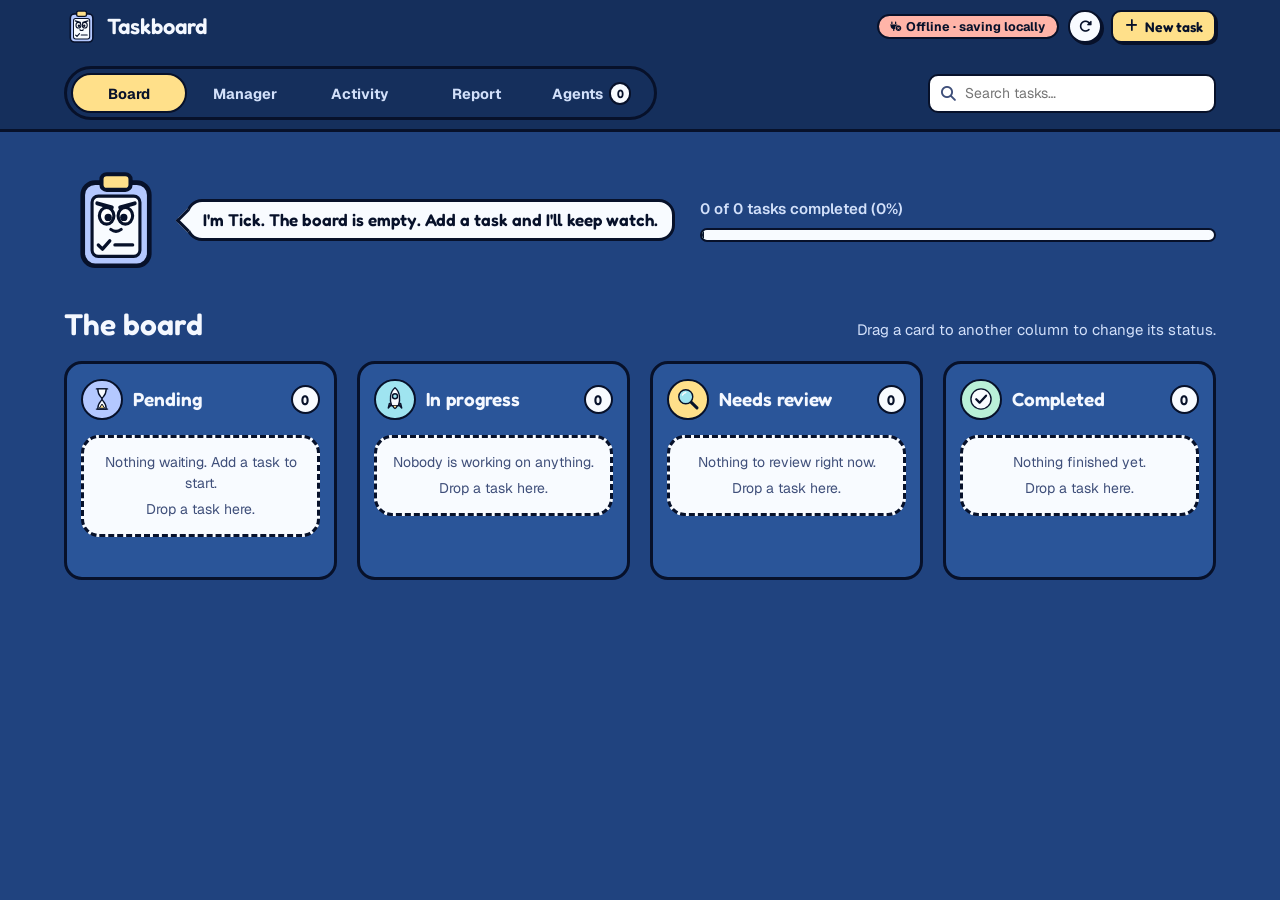
==== frontend/index.html @ 19f82050 "Restructure into backend/mcp_server/frontend, redesign board, add MCP API key Layout - Split into ba" ====
<!doctype html>
<html lang="en">
<head>
<meta charset="utf-8">
<meta name="viewport" content="width=device-width, initial-scale=1, viewport-fit=cover">
<title>Taskboard</title>
<link rel="icon" href="data:image/svg+xml,%3Csvg xmlns='http://www.w3.org/2000/svg' viewBox='0 0 100 100'%3E%3Ccircle cx='50' cy='50' r='50' fill='%23ffe08a'/%3E%3Cg stroke='%2307112a' stroke-width='5' stroke-linejoin='round'%3E%3Crect x='22' y='18' width='56' height='70' rx='11' fill='%23b4c8ff'/%3E%3Crect x='37' y='11' width='26' height='13' rx='5' fill='%23ffe08a'/%3E%3Cellipse cx='41' cy='48' rx='7' ry='8' fill='%23fff'/%3E%3Cellipse cx='59' cy='48' rx='7' ry='8' fill='%23fff'/%3E%3C/g%3E%3Ccircle cx='42.5' cy='49.5' r='3.5' fill='%2307112a'/%3E%3Ccircle cx='57.5' cy='49.5' r='3.5' fill='%2307112a'/%3E%3C/svg%3E">
<link rel="preconnect" href="https://fonts.googleapis.com">
<link href="https://fonts.googleapis.com/css2?family=Fredoka:wght@500;600;700&family=Geist:wght@400;500;600&family=Geist+Mono:wght@700&display=swap" rel="stylesheet">
<link rel="stylesheet" href="https://cdnjs.cloudflare.com/ajax/libs/font-awesome/6.4.0/css/all.min.css">
<link rel="stylesheet" href="style.css">
</head>
<body>
<a class="skip-link" href="#main">Skip to content</a>

<header class="bar"><div class="wrap bar-inner">
  <span class="brand"><svg viewBox="0 0 100 100" aria-hidden="true"><use href="#tick"/></svg><span class="brand-name">Taskboard</span></span>
  <span class="bar-break" aria-hidden="true"></span>
  <div class="tabs" id="tabs" role="tablist" aria-label="Views" style="--tabs: 5; --i: 0">
    <span class="tabs-pill" aria-hidden="true"></span>
    <button class="tab" role="tab" id="nav-board" aria-selected="true" aria-controls="view-board" onclick="switchTab('board')">Board</button>
    <button class="tab" role="tab" id="nav-list" aria-selected="false" aria-controls="view-list" tabindex="-1" onclick="switchTab('list')">Manager</button>
    <button class="tab" role="tab" id="nav-audit" aria-selected="false" aria-controls="view-audit" tabindex="-1" onclick="switchTab('audit')">Activity</button>
    <button class="tab" role="tab" id="nav-report" aria-selected="false" aria-controls="view-report" tabindex="-1" onclick="switchTab('report')">Report</button>
    <button class="tab" role="tab" id="nav-agents" aria-selected="false" aria-controls="view-agents" tabindex="-1" onclick="switchTab('agents')">Agents <span class="count" id="n-agents" aria-label="connected agents">0</span></button>
  </div>
  <div class="search"><i class="fa-solid fa-magnifying-glass" aria-hidden="true"></i>
    <input type="search" id="searchInput" class="input" aria-label="Search tasks" oninput="renderDashboard()" placeholder="Search tasks…"></div>
  <div class="bar-actions">
    <span id="api-status" class="status" role="status"><span class="live-dot" aria-hidden="true"></span>Connecting…</span>
    <button class="btn btn-sm btn-round" onclick="fetchTasks(); fetchAuditLogs()" aria-label="Refresh data"><i class="fa-solid fa-rotate-right" aria-hidden="true"></i></button>
    <button class="btn btn-primary btn-sm" onclick="openTaskModal()"><i class="fa-solid fa-plus" aria-hidden="true"></i> New task</button>
  </div>
</div></header>

<main id="main" class="wrap">
  <section class="hero" aria-label="Summary">
    <div class="hero-talk pop">
      <svg class="bob" viewBox="0 0 100 100" aria-hidden="true"><use href="#tick"/></svg>
      <p class="bubble" id="mascot-line">I'm Tick. I keep this board honest.</p>
    </div>
    <div class="hero-progress pop-late">
      <span id="progress-label">0 of 0 tasks completed</span>
      <div class="meter" id="progress-meter" role="progressbar" aria-labelledby="progress-label" aria-valuemin="0" aria-valuemax="100" aria-valuenow="0"><span style="--value: 0%"></span></div>
    </div>
  </section>

  <!-- VIEW 1: KANBAN BOARD -->
  <section id="view-board" role="tabpanel" aria-labelledby="nav-board">
    <div class="section-head"><h1>The board</h1><p>Drag a card to another column to change its status.</p></div>
    <div class="board">
      <div class="col" data-status="pending">
        <div class="col-head"><span class="emblem" style="--tone: var(--p1)"><svg viewBox="0 0 100 100" aria-hidden="true"><use href="#e-wait"/></svg></span><h2>Pending</h2><span id="count-pending" class="count">0</span></div>
        <div id="col-pending" class="col-list"></div>
      </div>
      <div class="col" data-status="in_progress">
        <div class="col-head"><span class="emblem" style="--tone: var(--p2)"><svg viewBox="0 0 100 100" aria-hidden="true"><use href="#e-go"/></svg></span><h2>In progress</h2><span id="count-progress" class="count">0</span></div>
        <div id="col-progress" class="col-list"></div>
      </div>
      <div class="col" data-status="needs_review">
        <div class="col-head"><span class="emblem" style="--tone: var(--p4)"><svg viewBox="0 0 100 100" aria-hidden="true"><use href="#e-review"/></svg></span><h2>Needs review</h2><span id="count-review" class="count">0</span></div>
        <div id="col-review" class="col-list"></div>
      </div>
      <div class="col" data-status="completed">
        <div class="col-head"><span class="emblem" style="--tone: var(--p3)"><svg viewBox="0 0 100 100" aria-hidden="true"><use href="#e-done"/></svg></span><h2>Completed</h2><span id="count-completed" class="count">0</span></div>
        <div id="col-completed" class="col-list"></div>
      </div>
    </div>
  </section>

  <!-- VIEW 2: TASK TABLE -->
  <section id="view-list" class="hidden" role="tabpanel" aria-labelledby="nav-list">
    <div class="section-head"><h1>Task manager</h1><p>Every task in one table. Click a row for details.</p></div>
    <div class="paper table-paper"><div class="table-scroll">
      <table>
        <thead><tr><th>Task</th><th>Status</th><th>Creator</th><th>Duration</th><th class="actions">Actions</th></tr></thead>
        <tbody id="task-table-body"></tbody>
      </table>
    </div></div>
  </section>

  <!-- VIEW 3: ACTIVITY LOG (filter by who did it) -->
  <section id="view-audit" class="hidden" role="tabpanel" aria-labelledby="nav-audit">
    <div class="section-head">
      <div><h1>Activity</h1><p>Everything people and the AI agent did, newest first.</p></div>
      <div class="tabs" id="activity-filter" role="group" aria-label="Show activity from" style="--tabs: 3; --i: 0">
        <span class="tabs-pill" aria-hidden="true"></span>
        <button class="tab" aria-pressed="true" onclick="setActivityFilter('all')">All <span class="count" id="n-all">0</span></button>
        <button class="tab" aria-pressed="false" onclick="setActivityFilter('agent')"><i class="fa-solid fa-robot" aria-hidden="true"></i> Agent <span class="count" id="n-agent">0</span></button>
        <button class="tab" aria-pressed="false" onclick="setActivityFilter('human')"><i class="fa-solid fa-user" aria-hidden="true"></i> Human <span class="count" id="n-human">0</span></button>
      </div>
    </div>
    <div class="paper"><ol id="audit-log-container" class="timeline"></ol></div>
  </section>
  <!-- VIEW 4: REPORT (JSON for an agent to write the report from) -->
  <section id="view-report" class="hidden" role="tabpanel" aria-labelledby="nav-report">
    <div class="section-head">
      <div><h1>Report</h1><p>Pick a day or a week, then give the JSON to your agent and ask it to write the report.</p></div>
    </div>
    <div class="paper stack">
      <div class="row report-controls">
        <div class="tabs" id="report-mode" role="group" aria-label="Report period" style="--tabs: 2; --i: 0">
          <span class="tabs-pill" aria-hidden="true"></span>
          <button class="tab" aria-pressed="true" onclick="setReportMode('day')">Day</button>
          <button class="tab" aria-pressed="false" onclick="setReportMode('week')">Week</button>
        </div>
        <input type="date" id="report-date" class="input" aria-label="Report date" onchange="renderReport()">
        <b id="report-label"></b>
        <span class="report-actions">
          <button class="btn btn-sm" onclick="downloadReport()"><i class="fa-solid fa-download" aria-hidden="true"></i> Download .json</button>
          <button class="btn btn-sm btn-primary" onclick="copyText(JSON.stringify(state.report, null, 2), this)"><i class="fa-regular fa-copy" aria-hidden="true"></i> Copy JSON</button>
        </span>
      </div>
      <div class="tiles" id="report-tiles"></div>
      <p class="hint soft">Prompt to use with it: <code>Write the report from this JSON. Follow instructions_for_llm exactly.</code></p>
      <pre class="code report-json" id="report-json"></pre>
    </div>
  </section>

  <!-- VIEW 4: AGENTS (MCP connections + API key) -->
  <section id="view-agents" class="hidden" role="tabpanel" aria-labelledby="nav-agents">
    <div class="section-head">
      <div><h1>Agents</h1><p>AI agents connected to the MCP server at <code>http://127.0.0.1:8001/sse</code></p></div>
      <span id="mcp-status" class="status" role="status">Checking MCP server…</span>
    </div>
    <div class="two-col">
      <div class="paper stack">
        <h2>Connected agents</h2>
        <ul id="agent-list" class="agent-list"></ul>
      </div>
      <div class="paper stack">
        <h2>API key</h2>
        <p class="soft">Every agent must send this key to connect. Rotating it cuts off every agent until it uses the new key.</p>
        <code class="code" id="api-key">Loading…</code>
        <div class="row">
          <button class="btn btn-sm" id="key-toggle" onclick="toggleKey()"><i class="fa-solid fa-eye" aria-hidden="true"></i> Show</button>
          <button class="btn btn-sm" onclick="copyText(state.apiKey, this)"><i class="fa-regular fa-copy" aria-hidden="true"></i> Copy key</button>
          <button class="btn btn-sm btn-warn" onclick="rotateKey()"><i class="fa-solid fa-arrows-rotate" aria-hidden="true"></i> Rotate key</button>
        </div>
        <hr class="divider">
        <h3>Connect an agent</h3>
        <div class="field">
          <b>opencode: add to <code>opencode.json</code> under <code>mcp</code></b>
          <pre class="code" id="snippet-opencode"></pre>
          <button class="btn btn-sm" onclick="copyText(opencodeSnippet(state.apiKey), this)"><i class="fa-regular fa-copy" aria-hidden="true"></i> Copy config</button>
        </div>
        <div class="field">
          <b>Claude Code: run in a terminal</b>
          <pre class="code" id="snippet-claude"></pre>
          <button class="btn btn-sm" onclick="copyText(claudeSnippet(state.apiKey), this)"><i class="fa-regular fa-copy" aria-hidden="true"></i> Copy command</button>
        </div>
        <p class="hint soft">Want a custom name on this page? Also send an <code>X-Agent-Name</code> header.</p>
      </div>
    </div>
  </section>
</main>

<!-- MODAL: CREATE / EDIT TASK -->
<div id="taskModal" class="modal hidden" onclick="if (event.target === this) closeTaskModal()">
  <form class="paper modal-card" role="dialog" aria-modal="true" aria-labelledby="modalTitle" onsubmit="event.preventDefault(); saveTask()">
    <div class="modal-head">
      <h2 id="modalTitle">New task</h2>
      <button type="button" class="btn btn-round btn-sm" onclick="closeTaskModal()" aria-label="Close"><i class="fa-solid fa-xmark" aria-hidden="true"></i></button>
    </div>
    <div class="field"><label for="taskTitleInput">Title</label><input class="input" id="taskTitleInput" required placeholder="What needs doing?"></div>
    <div class="field"><label for="taskDescInput">Description</label><textarea class="input" id="taskDescInput" rows="3" placeholder="Details, links, notes…"></textarea></div>
    <div class="form-grid">
      <div class="field"><label for="taskPriorityInput">Priority</label>
        <select class="input" id="taskPriorityInput"><option value="low">Low</option><option value="medium" selected>Medium</option><option value="high">High</option><option value="urgent">Urgent</option></select></div>
      <div class="field"><label for="taskStatusInput">Status</label>
        <select class="input" id="taskStatusInput"><option value="pending">Pending</option><option value="in_progress">In progress</option><option value="needs_review">Needs review</option><option value="completed">Completed</option></select></div>
    </div>
    <div class="field"><label for="taskDueDateInput">Due date</label><input class="input" type="date" id="taskDueDateInput"></div>
    <div class="modal-foot">
      <button type="button" class="btn" onclick="closeTaskModal()">Cancel</button>
      <button type="submit" class="btn btn-primary">Save task</button>
    </div>
  </form>
</div>

<!-- MODAL: TASK DETAIL (body rendered by openDetailModal) -->
<div id="detailModal" class="modal hidden" onclick="if (event.target === this) closeDetailModal()">
  <div class="paper modal-card modal-wide" role="dialog" aria-modal="true" aria-label="Task details">
    <div class="modal-head">
      <h2>Task details</h2>
      <button class="btn btn-round btn-sm" onclick="closeDetailModal()" aria-label="Close"><i class="fa-solid fa-xmark" aria-hidden="true"></i></button>
    </div>
    <div id="detailModalBody" class="stack"></div>
  </div>
</div>

<!-- Art: Tick the clipboard (mascot) and the four column emblems -->
<svg width="0" height="0" style="position:absolute" aria-hidden="true">
  <symbol id="tick" viewBox="0 0 100 100"><g stroke="#07112a" stroke-linejoin="round" stroke-linecap="round">
    <rect x="18" y="14" width="64" height="80" rx="12" fill="#b4c8ff" stroke-width="4.5"/>
    <rect x="27" y="27" width="46" height="58" rx="6" fill="#f8fbff" stroke-width="3"/>
    <rect x="36" y="6" width="28" height="15" rx="5" fill="#ffe08a" stroke-width="4"/>
    <g class="blink">
      <ellipse cx="41" cy="46" rx="7" ry="8" fill="#fff" stroke-width="3"/><ellipse cx="59" cy="46" rx="7" ry="8" fill="#fff" stroke-width="3"/>
      <circle cx="42.5" cy="47.5" r="3.5" fill="#07112a" stroke="none"/><circle cx="57.5" cy="47.5" r="3.5" fill="#07112a" stroke="none"/>
    </g>
    <path d="M32 34 L46 38 M68 34 L54 38" fill="none" stroke-width="3.8"/>
    <path d="M45 59 Q50 63 55 59" fill="none" stroke-width="3"/>
    <path d="M33 74 L37 78 L44 70 M49 74 H66" fill="none" stroke-width="3.2"/>
  </g></symbol>
  <symbol id="e-wait" viewBox="0 0 100 100"><g stroke="#07112a" stroke-width="5" stroke-linejoin="round" stroke-linecap="round">
    <path d="M30 14 H70 M30 86 H70" fill="none"/>
    <path d="M35 14 C35 40 50 42 50 50 C50 58 35 60 35 86 H65 C65 60 50 58 50 50 C50 42 65 40 65 14 Z" fill="#f8fbff"/>
    <path d="M41 82 L50 68 L59 82 Z" fill="#ffe08a" stroke-width="3.5"/>
  </g></symbol>
  <symbol id="e-go" viewBox="0 0 100 100"><g stroke="#07112a" stroke-width="5" stroke-linejoin="round" stroke-linecap="round">
    <path d="M38 70 L26 82 L30 66 Z M62 70 L74 82 L70 66 Z" fill="#ffb4a8"/>
    <path d="M50 10 C68 24 70 52 62 74 H38 C30 52 32 24 50 10 Z" fill="#f8fbff"/>
    <circle cx="50" cy="40" r="9" fill="#9fe4f0"/>
    <path d="M42 74 Q50 94 58 74" fill="#ffe08a"/>
  </g></symbol>
  <symbol id="e-review" viewBox="0 0 100 100"><g stroke="#07112a" stroke-linejoin="round" stroke-linecap="round">
    <path d="M60 60 L82 82" fill="none" stroke-width="11"/>
    <circle cx="42" cy="42" r="25" fill="#9fe4f0" stroke-width="5"/>
    <path d="M30 36 Q34 28 42 27" fill="none" stroke="#f8fbff" stroke-width="5"/>
  </g></symbol>
  <symbol id="e-done" viewBox="0 0 100 100"><g stroke="#07112a" stroke-linejoin="round" stroke-linecap="round">
    <circle cx="50" cy="50" r="36" fill="#f8fbff" stroke-width="5"/>
    <path d="M33 51 L45 63 L68 38" fill="none" stroke-width="8"/>
  </g></symbol>
</svg>

<script src="script.js"></script>
</body>
</html>
---- frontend/style.css ----
/* Inkpop: ink outlines, flat pastels, hard shadows, bouncy motion.
   Copy this whole file first. Re-skin a project by changing only the DIALS block.
   Fonts: https://fonts.googleapis.com/css2?family=Fredoka:wght@500;600;700&family=Geist:wght@400;500;600&family=Geist+Mono:wght@700&display=swap */

:root {
  /* ---- DIALS: the only values a project changes ---- */
  --canvas: #20437f;   /* the page. One saturated or one pale colour, never white */
  --panel:  #2a5599;   /* a lifted area on the canvas: canvas, one step lighter */
  --bar:    #152f5c;   /* header and footer: canvas, one step darker */
  --ink:    #07112a;   /* EVERY outline and EVERY shadow. Deep navy or near-black, never #000 */
  --paper:  #f8fbff;   /* cards, forms, boxes */
  --text:   #f4f8ff;   /* text on the canvas (on a pale canvas, set this to the ink) */
  --muted:  #d2e0fa;   /* secondary text on the canvas */
  --soft:   #3f4f7a;   /* secondary text on paper */
  --sun:    #ffe08a;   /* focus, current item, primary button. The one accent */
  --p1: #b4c8ff; --p2: #9fe4f0; --p3: #b9f0d8;   /* the six pastels: blue, aqua, mint */
  --p4: #ffe08a; --p5: #ffb4a8; --p6: #ffb8dc;   /* sunny, coral, pink */
  --good: var(--p3); --warn: var(--p5); --care: var(--p4);   /* notice fills: always with words */
  --display: "Fredoka", "Geist", system-ui, sans-serif;
  --body: "Geist", "Segoe UI", system-ui, sans-serif;
  --mono: "Geist Mono", ui-monospace, "SFMono-Regular", Menlo, monospace;

  /* ---- FIXED: the language itself. Don't change these ---- */
  --line: 3px; --line-sm: 2.5px; --line-xs: 2px;
  --r-sm: 10px; --r-btn: 12px; --r-card: 18px; --r-hero: 20px; --r-pill: 999px;
  --bounce: cubic-bezier(0.34, 1.56, 0.64, 1);
  --t-btn: 160ms; --t-card: 200ms; --t-fill: 400ms; --t-pop: 650ms;
  --tint-note: #fff0b8; --tint-code: #e6edfb; --tint-chip: #e1e8f8; --tint-dash: #d3ddf3;
  --on-pastel: #1f2d52;   /* body text sitting on a pastel card */
  --check: #2f6bff;       /* checkmarks, radios, focus on light surfaces */
  color-scheme: light;
}

/* ---- base ---- */
* { box-sizing: border-box; }
html { background: var(--canvas); }
body { margin: 0; min-height: 100dvh; background: var(--canvas); color: var(--text);
  font: 15px/1.5 var(--body); padding-inline: env(safe-area-inset-left) env(safe-area-inset-right); }
h1, h2, h3, h4 { font-family: var(--display); font-weight: 600; letter-spacing: 0; margin: 0; text-wrap: balance; }
h1 { font-size: 38px; line-height: 1.1; }
.display { font: 700 clamp(40px, 7vw, 64px)/1 var(--display); }
p { margin: 0; }
a { color: var(--sun); text-underline-offset: 3px; }
.paper a, .card a { color: var(--ink); }
code, kbd, .mono { font-family: var(--mono); }
:is(a, button, input, select, textarea, [tabindex]):focus-visible { outline: 3px solid var(--sun); outline-offset: 3px; border-radius: 10px; }
:is(.paper, .card, .panel-menu) :is(a, button, input, select, textarea):focus-visible { outline-color: var(--check); }
.skip-link { position: absolute; left: -999px; }
.skip-link:focus { left: 1rem; top: 1rem; z-index: 99; background: var(--sun); color: var(--ink); padding: .4rem .8rem; border: var(--line) solid var(--ink); border-radius: var(--r-btn); }
.wrap { width: min(100% - 2rem, 72rem); margin-inline: auto; }
.stack { display: grid; gap: 1.25rem; }

/* ---- header bar and nav pills ---- */
.bar { position: sticky; top: 0; z-index: 10; background: var(--bar); border-bottom: var(--line) solid var(--ink); padding-top: env(safe-area-inset-top); }
.bar-inner { display: flex; align-items: center; gap: 1.5rem; min-height: 3.75rem; }
.brand { display: flex; align-items: center; gap: .5rem; color: var(--text); text-decoration: none; font: 600 22px var(--display); }
.brand svg { width: 2.2rem; height: 2.2rem; }
.nav { display: flex; gap: .35rem; flex-wrap: wrap; }
.nav a { border: var(--line-sm) solid transparent; border-radius: var(--r-pill); color: var(--muted); padding: .2rem .85rem; font: 500 16px var(--display); text-decoration: none; transition: transform var(--t-btn) var(--bounce); }
.nav a:hover { color: var(--text); transform: translateY(-1px); }
.nav a[aria-current="page"] { border-color: var(--ink); background: var(--sun); color: var(--ink); }

/* ---- buttons: lift on hover, sink on press ---- */
.btn { display: inline-flex; align-items: center; justify-content: center; gap: .45rem; min-height: 2.6rem; padding: .4rem 1.05rem;
  border: var(--line) solid var(--ink); border-radius: var(--r-btn); background: var(--paper); color: var(--ink);
  font: 600 16px/1.1 var(--display); white-space: nowrap; text-decoration: none; cursor: pointer;
  box-shadow: 3px 3px 0 var(--ink); transition: transform var(--t-btn) var(--bounce), box-shadow var(--t-btn) var(--bounce); }
.btn:hover:not(:disabled) { transform: translate(-2px, -2px); box-shadow: 5px 5px 0 var(--ink); }
.btn:active:not(:disabled) { transform: translate(2px, 2px); box-shadow: 1px 1px 0 var(--ink); }
.btn:disabled { cursor: not-allowed; opacity: .55; box-shadow: none; }
.btn-primary { background: var(--sun); }
.btn-good { background: var(--good); } .btn-warn { background: var(--warn); } .btn-calm { background: var(--p2); }
.btn-sm { min-height: 2.1rem; padding: .25rem .7rem; border-width: var(--line-sm); border-radius: var(--r-sm); font-size: 14px; box-shadow: 2px 2px 0 var(--ink); }
.btn-sm:hover:not(:disabled) { box-shadow: 4px 4px 0 var(--ink); }
.btn-round { width: 2.6rem; padding: 0; border-radius: 50%; border-width: var(--line-sm); box-shadow: 2px 2px 0 var(--ink); }
.btn-round:hover:not(:disabled) { transform: translate(-1px, -1px); box-shadow: 4px 4px 0 var(--ink); }

/* ---- boxes and cards ---- */
.paper { border: var(--line) solid var(--ink); border-radius: var(--r-card); background: var(--paper); color: var(--ink); padding: 1.2rem 1.3rem; }
.paper h2 { font-size: 21px; margin-bottom: .6rem; }
.paper .soft { color: var(--soft); }
.card { display: grid; align-content: start; gap: .6rem; border: var(--line) solid var(--ink); border-radius: var(--r-card);
  background: var(--tone, var(--p1)); color: var(--ink); padding: 1.1rem 1.2rem 1rem; text-decoration: none;
  transition: transform var(--t-card) var(--bounce), box-shadow var(--t-card) var(--bounce); }
.card p { color: var(--on-pastel); }
.card h3 { font: 600 23px/1.15 var(--display); overflow-wrap: anywhere; }
:is(a, button).card:hover { transform: translate(-4px, -4px); box-shadow: 8px 8px 0 var(--ink); }
.sticker { box-shadow: 5px 5px 0 var(--ink); }            /* resting shadow: hero art, featured cards, primary CTA only */
.hero-card { border-radius: var(--r-hero); box-shadow: 6px 6px 0 var(--ink); }
.tone-1 { --tone: var(--p1); } .tone-2 { --tone: var(--p2); } .tone-3 { --tone: var(--p3); }
.tone-4 { --tone: var(--p4); } .tone-5 { --tone: var(--p5); } .tone-6 { --tone: var(--p6); }
.card-grid { display: grid; grid-template-columns: repeat(auto-fill, minmax(min(100%, 17rem), 1fr)); gap: 1.6rem; }
.empty { border: var(--line) dashed var(--ink); border-radius: var(--r-card); background: var(--paper); color: var(--ink); padding: 1.2rem; display: grid; gap: .3rem; }
.empty h3 { font-size: 19px; } .empty p { color: var(--soft); font-size: 14px; }

/* ---- chips, badges, counts ---- */
.chip { display: inline-flex; align-items: center; border: var(--line-xs) solid var(--ink); border-radius: var(--r-pill); background: var(--tone, var(--tint-chip)); color: var(--ink); padding: 0 .55rem; font: 700 12px/1.8 var(--body); }
.status { display: inline-flex; align-items: center; gap: .35rem; min-height: 1.6rem; border: var(--line-sm) solid var(--ink); border-radius: var(--r-pill); background: var(--tone, #d4dcef); color: var(--ink); padding: 0 .7rem; font: 700 12.5px var(--body); }
.badge-key { display: inline-block; border-radius: 8px; background: var(--ink); color: var(--tone, var(--sun)); padding: .1rem .5rem; font: 700 12px var(--mono); }
.count { display: inline-grid; min-width: 1.8rem; height: 1.8rem; place-items: center; border: var(--line-sm) solid var(--ink); border-radius: var(--r-pill); background: var(--paper); color: var(--ink); font: 600 14px var(--display); font-variant-numeric: tabular-nums; }
.avatar { display: inline-grid; place-items: center; width: 3rem; aspect-ratio: 1; border: var(--line-sm) solid var(--ink); border-radius: 50%; background: #dbe7ff; padding: 8%; overflow: hidden; }
.avatar > * { width: 100%; height: 100%; border-radius: 50%; object-fit: cover; }

/* ---- forms ---- */
.field { display: grid; gap: .3rem; }
.field label { font: 600 13px var(--body); color: var(--ink); }
.field .hint { font-size: 12.5px; color: var(--soft); }
.input { width: 100%; min-height: 2.4rem; border: var(--line-sm) solid var(--ink); border-radius: var(--r-sm); background: #fff; color: var(--ink); padding: .4rem .7rem; font: 14px var(--body); }
textarea.input { min-height: 6rem; resize: vertical; }
.input:disabled { opacity: .55; }
.check { accent-color: var(--check); width: 1.1rem; height: 1.1rem; }

/* ---- notices and speech bubble ---- */
.notice { border: var(--line) solid var(--ink); border-radius: var(--r-btn); background: var(--tone, var(--good)); color: var(--ink); padding: .6rem .9rem; font: 500 14px var(--body); }
.notice-good { --tone: var(--good); } .notice-warn { --tone: var(--warn); } .notice-care { --tone: var(--care); }
.bubble { position: relative; display: inline-block; border: var(--line) solid var(--ink); border-radius: 16px; background: var(--paper); color: var(--ink); padding: .45rem .9rem; font: 600 17px/1.3 var(--display); }
.bubble::before { content: ""; position: absolute; bottom: .55rem; left: -.62rem; width: .9rem; height: .9rem; border-bottom: var(--line) solid var(--ink); border-left: var(--line) solid var(--ink); background: var(--paper); transform: rotate(45deg); }

/* ---- menu panel ---- */
.panel-menu { border: var(--line) solid var(--ink); border-radius: 16px; background: var(--paper); color: var(--ink); padding: .7rem; box-shadow: 5px 5px 0 var(--ink); display: grid; gap: .2rem; }
.panel-menu a { border: var(--line-xs) solid transparent; border-radius: var(--r-sm); padding: .35rem .6rem; color: var(--ink); text-decoration: none; }
.panel-menu a:hover { background: #e1ecff; }
.panel-menu a[aria-current] { background: var(--sun); border-color: var(--ink); }

/* ---- tabs: a pill track with a sliding pill (set --tabs and --i on .tabs) ---- */
.tabs { position: relative; display: inline-grid; grid-auto-flow: column; grid-auto-columns: 1fr; border: var(--line) solid var(--ink); border-radius: var(--r-pill); background: var(--bar); padding: 4px; }
.tabs-pill { position: absolute; top: 4px; bottom: 4px; left: 4px; width: calc((100% - 8px) / var(--tabs, 2)); border: var(--line-sm) solid var(--ink); border-radius: var(--r-pill); background: var(--sun); transform: translateX(calc(var(--i, 0) * 100%)); transition: transform var(--t-fill) var(--bounce); }
.tab { position: relative; z-index: 1; min-height: 2.5rem; padding: 0 1.15rem; border: 0; border-radius: var(--r-pill); background: none; color: var(--muted); font: 700 14.5px var(--body); white-space: nowrap; cursor: pointer; }
.tab[aria-selected="true"] { color: var(--ink); }

/* ---- progress, tiles, timeline, code ---- */
.meter { height: .9rem; border: var(--line-sm) solid var(--ink); border-radius: var(--r-pill); background: var(--paper); overflow: hidden; }
.meter > span { display: block; height: 100%; width: var(--value, 0%); background: var(--tone, var(--p3)); border-right: var(--line-sm) solid var(--ink); transition: width var(--t-fill) var(--bounce); }
.tile { display: grid; gap: .1rem; border: var(--line) solid var(--ink); border-radius: 16px; background: var(--tone, var(--p3)); color: var(--ink); padding: .8rem 1rem; box-shadow: 4px 4px 0 var(--ink); }
.tile small { font: 700 13px var(--body); } .tile b { font: 700 40px/1.05 var(--display); font-variant-numeric: tabular-nums; } .tile span { font-size: 12px; color: var(--on-pastel); }
.timeline { position: relative; display: grid; margin: 0; padding: 0 0 0 1.9rem; list-style: none; }
.timeline::before { content: ""; position: absolute; top: .7rem; bottom: .9rem; left: .5rem; width: 3px; border-radius: 2px; background: var(--p1); }
.timeline li { position: relative; padding-bottom: 1.1rem; }
.timeline li::before { content: ""; position: absolute; top: .25rem; left: -1.9rem; width: 1.1rem; height: 1.1rem; border: var(--line) solid var(--ink); border-radius: 50%; background: var(--tone, #fff); }
.code { display: block; background: var(--tint-code); color: var(--ink); border: var(--line-sm) solid var(--ink); border-radius: var(--r-sm); padding: .5rem .7rem; font: 700 12.5px/1.5 var(--mono); overflow-x: auto; user-select: all; }
.note-box { background: var(--tint-note); border: var(--line-xs) dashed var(--ink); border-radius: var(--r-sm); padding: .5rem .7rem; }
.divider { border: 0; border-top: var(--line-sm) dashed var(--tint-dash); margin: 1rem 0; }

/* ---- responsive ---- */
@media (max-width: 900px) { .two-col { grid-template-columns: minmax(0, 1fr) !important; } }
@media (max-width: 640px) {
  .bar-inner { flex-wrap: wrap; gap: .3rem .8rem; padding: .5rem 0; }
  .nav { order: 3; flex-basis: 100%; }
  .nav a { font-size: 14.5px; }
  h1 { font-size: 30px; }
}
@media (max-width: 440px) { .brand-name { display: none; } }
@media (pointer: coarse) { .btn, .nav a, .tab, .input { min-height: 2.75rem; } .input, select, textarea { font-size: 16px; } }

/* ---- motion: a treat, always optional ---- */
@media (prefers-reduced-motion: no-preference) {
  @keyframes ip-pop { from { opacity: 0; transform: translateY(18px) scale(.96); } to { opacity: 1; transform: none; } }
  @keyframes ip-bob { from { transform: translateY(0); } to { transform: translateY(-.35em); } }
  @keyframes ip-drift { from { translate: 0 0; rotate: 0deg; } to { translate: .5em -.9em; rotate: 25deg; } }
  @keyframes ip-blink { 0%, 92%, 100% { transform: scaleY(1); } 95% { transform: scaleY(.1); } }
  @keyframes ip-ring { from { box-shadow: 0 0 0 0 rgb(255 224 138 / 90%); } to { box-shadow: 0 0 0 .7rem rgb(255 224 138 / 0%); } }
  .pop { animation: ip-pop var(--t-pop) var(--bounce) both; }
  .pop-late { animation: ip-pop var(--t-pop) var(--bounce) 120ms both; }
  .bob { animation: ip-bob 3.2s ease-in-out infinite alternate; }
  .bob-late { animation: ip-bob 3.6s ease-in-out -1.4s infinite alternate; }
  .confetti { animation: ip-drift 5s ease-in-out infinite alternate; }
  .blink { transform-box: fill-box; transform-origin: center; animation: ip-blink 4.6s infinite; }
  .pulse { animation: ip-ring 1.8s ease-out infinite; }
}
@media (prefers-reduced-motion: reduce) {
  *, *::before, *::after { transition: none !important; animation: none !important; }
  .btn:hover, .btn:active, .card:hover, .nav a:hover { transform: none !important; }
}
@media (forced-colors: active) { .paper, .card, .btn, .chip, .input, .notice, .tile { border: 2px solid CanvasText; } }

/* ==== Taskboard app layer: layout and app pieces, built only from the tokens above ==== */
.hidden { display: none !important; }
.bar-inner { flex-wrap: wrap; gap: .7rem 1.25rem; padding-block: .55rem; }
/* header: row 1 = brand + status + actions, row 2 = view tabs + search */
.brand { order: 0; }
.bar-actions { order: 1; margin-left: auto; }
.bar-break { order: 2; flex-basis: 100%; height: 0; }
.bar .tabs { order: 3; margin-right: auto; max-width: 100%; overflow-x: auto; scrollbar-width: none; }
.search { order: 4; position: relative; flex: 0 1 18rem; }
.search i { position: absolute; left: .8rem; top: 50%; translate: 0 -50%; color: var(--soft); pointer-events: none; }
.search .input { padding-left: 2.2rem; }
.bar-actions { display: flex; align-items: center; gap: .6rem; flex-wrap: wrap; }

main.wrap { padding: 2.25rem 0 4rem; display: grid; gap: 2.25rem; }
main.wrap > * { min-width: 0; }
.hero { display: flex; align-items: center; gap: 1rem 1.5rem; flex-wrap: wrap; }
.hero-talk { display: flex; align-items: center; gap: 1.1rem; flex: 1 1 22rem; }
.hero-talk svg { width: 6.5rem; flex: none; }
.hero-progress { flex: 1 1 16rem; display: grid; gap: .45rem; color: var(--muted); font-weight: 600; }
.section-head { display: flex; align-items: end; justify-content: space-between; gap: .5rem 1rem; flex-wrap: wrap; margin-bottom: 1.25rem; }
.section-head h1 { font-size: 30px; }
.section-head p { color: var(--muted); }

/* board: four columns that collapse to one on phones */
.board { display: grid; grid-template-columns: repeat(auto-fit, minmax(min(100%, 15.5rem), 1fr)); gap: 1.25rem; align-items: stretch; }
.col { display: grid; gap: .9rem; border: var(--line) solid var(--ink); border-radius: var(--r-card); background: var(--panel); padding: .9rem;
  align-content: start; transition: transform var(--t-card) var(--bounce), box-shadow var(--t-card) var(--bounce); }
.col.drop-target { transform: translate(-2px, -2px); box-shadow: 5px 5px 0 var(--ink); background: var(--bar); }
.col.drop-target .col-list { outline: var(--line) dashed var(--sun); outline-offset: 4px; border-radius: var(--r-btn); }
.col-head { display: flex; align-items: center; gap: .6rem; color: var(--text); }
.col-head h2 { font-size: 19px; }
.col-head .count { margin-left: auto; }
.col-list { display: grid; gap: .9rem; align-content: start; min-height: 8rem; }
.col .empty { padding: .9rem; text-align: center; }
.emblem { display: grid; place-items: center; flex: none; width: 2.6rem; aspect-ratio: 1; border: var(--line-sm) solid var(--ink); border-radius: 50%; background: var(--tone); padding: .3rem; }
.emblem svg { width: 100%; height: 100%; }

.task { cursor: grab; gap: .55rem; padding: .9rem 1rem .8rem; }
.task.dragging { opacity: .55; cursor: grabbing; transform: rotate(-2deg); }
.task:hover { transform: translate(-4px, -4px); box-shadow: 8px 8px 0 var(--ink); }
.task h3 { font-size: 18px; }
.task .desc { font-size: 13.5px; display: -webkit-box; -webkit-line-clamp: 2; -webkit-box-orient: vertical; overflow: hidden; }
.task-top { display: flex; align-items: start; justify-content: space-between; gap: .5rem; }
.task-foot { display: flex; align-items: center; gap: .4rem; flex-wrap: wrap; padding-top: .6rem; border-top: var(--line-xs) dashed var(--ink); }
.task-top .chip { flex: none; }
.task-actions { display: flex; gap: .4rem; margin-left: auto; }
.input-sm { width: auto; min-height: 2.1rem; padding: .15rem .5rem; font-size: 13px; }
.btn-round.btn-sm { width: 2.1rem; min-height: 2.1rem; font-size: 13px; }
.status i { font-size: 10px; }
.live-dot { width: .6rem; height: .6rem; border: var(--line-xs) solid var(--ink); border-radius: 50%; background: var(--paper); }
.tone-3 > .live-dot { background: #2fbf71; }
.live-dot.pulse { animation-name: live-ring; }
@media (prefers-reduced-motion: no-preference) { @keyframes live-ring { from { box-shadow: 0 0 0 0 rgb(47 191 113 / 70%); } to { box-shadow: 0 0 0 .45rem rgb(47 191 113 / 0%); } } }

/* table */
.table-paper { padding: 0; overflow: hidden; }
.table-scroll { overflow-x: auto; }
.table-paper table { width: 100%; border-collapse: collapse; min-width: 40rem; }
.table-paper th { background: var(--p1); border-bottom: var(--line) solid var(--ink); padding: .8rem 1rem; text-align: left; font: 600 15px var(--display); }
.table-paper td { border-top: var(--line-xs) solid var(--tint-dash); padding: .7rem 1rem; font-size: 14px; }
.table-paper tbody tr { cursor: pointer; }
.table-paper tbody tr:hover { background: var(--tint-chip); }
.table-paper .actions { text-align: right; white-space: nowrap; }
.table-paper .actions .btn { margin-left: .35rem; }

/* report view */
.report-controls { gap: .8rem 1rem; }
.report-controls .input { width: auto; }
.report-actions { display: flex; gap: .6rem; flex-wrap: wrap; margin-left: auto; }
#report-mode .tab[aria-pressed="true"] { color: var(--ink); }
.tiles { display: grid; grid-template-columns: repeat(auto-fit, minmax(min(100%, 10rem), 1fr)); gap: 1rem; }
.report-json { max-height: 32rem; overflow: auto; font-weight: 500; }

/* agents view */
.two-col { display: grid; grid-template-columns: minmax(0, 1fr) minmax(0, 1fr); gap: 1.6rem; align-items: start; }
.agent-list { display: grid; gap: .8rem; margin: 0; padding: 0; list-style: none; }
.agent { display: flex; align-items: center; gap: .8rem; flex-wrap: wrap; border: var(--line-sm) solid var(--ink); border-radius: 14px; background: var(--tint-chip); padding: .7rem .9rem; }
.agent .avatar { width: 2.6rem; background: var(--p6); font-size: 1.05rem; }
.agent > div { flex: 1 1 10rem; min-width: 0; }
.agent b { font: 600 18px var(--display); overflow-wrap: anywhere; }
pre.code { margin: 0; white-space: pre-wrap; word-break: break-all; }
#tabs .tab { display: inline-flex; align-items: center; justify-content: center; gap: .35rem; }
#tabs .count { min-width: 1.4rem; height: 1.4rem; font-size: 12px; }

/* activity filter + timelines (activity view and task detail view) */
#activity-filter .tab { display: inline-flex; align-items: center; gap: .4rem; }
#activity-filter .tab[aria-pressed="true"] { color: var(--ink); }
#activity-filter .count { min-width: 1.5rem; height: 1.5rem; font-size: 12px; }
.log { display: grid; gap: .35rem; }
.log-top { display: flex; align-items: center; gap: .45rem; flex-wrap: wrap; }
.log-top time { margin-left: auto; font: 700 12.5px var(--mono); color: var(--soft); }
.log-title { font-weight: 600; overflow-wrap: anywhere; }
.log .soft { font-size: 13.5px; }

/* modals */
.modal { position: fixed; inset: 0; z-index: 50; display: grid; place-items: center; overflow-y: auto; padding: 1rem; background: rgb(7 17 42 / 62%); }
.modal-card { width: min(100%, 34rem); display: grid; gap: 1rem; box-shadow: 6px 6px 0 var(--ink); }
.modal-wide { width: min(100%, 42rem); }
.stack-sm { display: grid; gap: .5rem; }
.stack-sm h4 { font-size: 17px; }
.modal-head { display: flex; align-items: center; justify-content: space-between; gap: 1rem; }
.modal-head h2 { margin: 0; display: flex; align-items: center; gap: .5rem; }
.modal-foot { display: flex; justify-content: flex-end; gap: .7rem; flex-wrap: wrap; }
.form-grid { display: grid; grid-template-columns: 1fr 1fr; gap: 1rem; }
.meta { display: grid; grid-template-columns: repeat(2, minmax(0, 1fr)); gap: .8rem; margin: 0; }
.meta dt { font: 700 12px var(--body); color: var(--soft); }
.meta dd { margin: 0; font-weight: 600; overflow-wrap: anywhere; }
.subtasks { display: grid; gap: .3rem; max-height: 15rem; overflow-y: auto; }
.subtasks label { display: flex; align-items: center; gap: .6rem; padding: .3rem .4rem; border-radius: var(--r-sm); cursor: pointer; }
.subtasks label:hover { background: var(--tint-chip); }
.subtasks .done { text-decoration: line-through; color: var(--soft); }
.scroll { max-height: 24rem; overflow-y: auto; }
.row { display: flex; align-items: center; gap: .5rem; flex-wrap: wrap; }

@media (max-width: 640px) {
  .search { flex-basis: 100%; }
  .bar .tabs { flex: 1 1 100%; }
  .bar .tab { padding: 0 .7rem; font-size: 13.5px; }
  .bar .tabs-pill { display: none; }   /* the track scrolls on phones, so mark the tab itself */
  .bar .tab[aria-selected="true"] { background: var(--sun); outline: var(--line-sm) solid var(--ink); outline-offset: -2.5px; }
  .hero-talk svg { width: 4.5rem; }
  .form-grid, .meta { grid-template-columns: 1fr; }
}

/* dropdowns: Inkpop closed state everywhere; the open list too where customizable <select> is supported */
select.input { appearance: none; cursor: pointer; padding-right: 2.2rem; font-weight: 600;
  background: #fff url("data:image/svg+xml,%3Csvg xmlns='http://www.w3.org/2000/svg' viewBox='0 0 12 8'%3E%3Cpath d='M1.5 1.5 6 6l4.5-4.5' fill='none' stroke='%2307112a' stroke-width='2.4' stroke-linecap='round' stroke-linejoin='round'/%3E%3C/svg%3E") no-repeat right .75rem center / .75rem; }
select.input:hover { background-color: var(--tint-chip); }
@supports (appearance: base-select) {
  select.input, select.input::picker(select) { appearance: base-select; }
  select.input::picker-icon { display: none; }
  select.input::picker(select) { margin-top: .35rem; padding: .35rem; border: var(--line) solid var(--ink); border-radius: 14px;
    background: var(--paper); color: var(--ink); box-shadow: 5px 5px 0 var(--ink); }
  select.input option { display: flex; align-items: center; gap: .4rem; min-height: 2.2rem; padding: .3rem .7rem;
    border: var(--line-xs) solid transparent; border-radius: var(--r-sm); font: 600 14px var(--body); cursor: pointer; }
  select.input option:hover, select.input option:focus-visible { background: var(--tint-chip); outline: none; }
  select.input option:checked { background: var(--sun); border-color: var(--ink); }
  select.input option::checkmark { content: "✓"; font-weight: 700; }
}
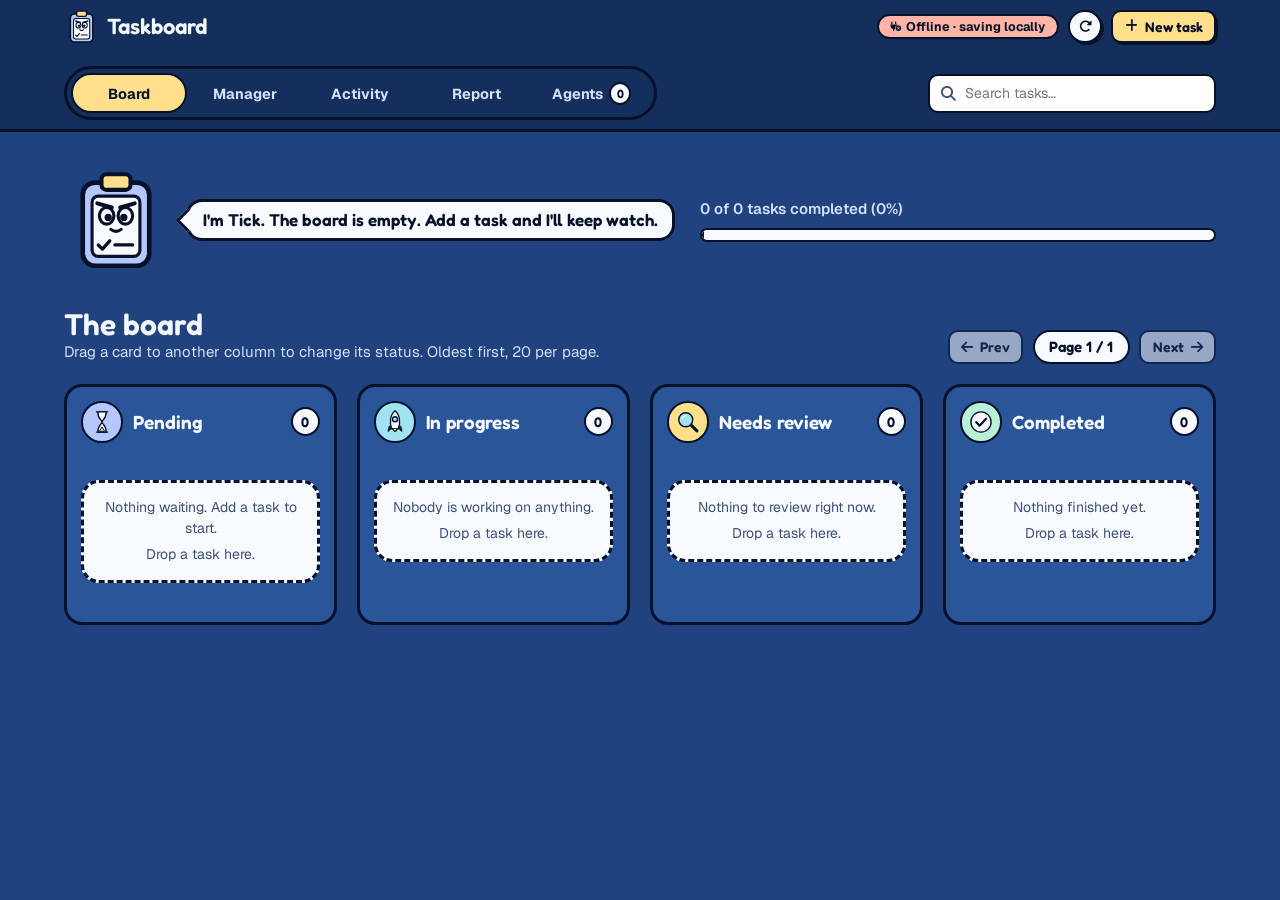
==== commit cabcd801: "Sort board columns oldest first and page them 20 cards at a time - Every column is sorted by created" ====
--- a/frontend/index.html
+++ b/frontend/index.html
@@ -25,7 +25,7 @@
     <button class="tab" role="tab" id="nav-agents" aria-selected="false" aria-controls="view-agents" tabindex="-1" onclick="switchTab('agents')">Agents <span class="count" id="n-agents" aria-label="connected agents">0</span></button>
   </div>
   <div class="search"><i class="fa-solid fa-magnifying-glass" aria-hidden="true"></i>
-    <input type="search" id="searchInput" class="input" aria-label="Search tasks" oninput="renderDashboard()" placeholder="Search tasks…"></div>
+    <input type="search" id="searchInput" class="input" aria-label="Search tasks" oninput="state.page = 1; renderDashboard()" placeholder="Search tasks…"></div>
   <div class="bar-actions">
     <span id="api-status" class="status" role="status"><span class="live-dot" aria-hidden="true"></span>Connecting…</span>
     <button class="btn btn-sm btn-round" onclick="fetchTasks(); fetchAuditLogs()" aria-label="Refresh data"><i class="fa-solid fa-rotate-right" aria-hidden="true"></i></button>
@@ -47,22 +47,33 @@
 
   <!-- VIEW 1: KANBAN BOARD -->
   <section id="view-board" role="tabpanel" aria-labelledby="nav-board">
-    <div class="section-head"><h1>The board</h1><p>Drag a card to another column to change its status.</p></div>
+    <div class="section-head">
+      <div><h1>The board</h1><p>Drag a card to another column to change its status. Oldest first, 20 per page.</p></div>
+      <nav class="pager" aria-label="Board pages">
+        <button class="btn btn-sm" id="page-prev" onclick="changePage(-1)"><i class="fa-solid fa-arrow-left" aria-hidden="true"></i> Prev</button>
+        <span class="pager-label" id="page-label" aria-live="polite">Page 1 / 1</span>
+        <button class="btn btn-sm" id="page-next" onclick="changePage(1)">Next <i class="fa-solid fa-arrow-right" aria-hidden="true"></i></button>
+      </nav>
+    </div>
     <div class="board">
       <div class="col" data-status="pending">
         <div class="col-head"><span class="emblem" style="--tone: var(--p1)"><svg viewBox="0 0 100 100" aria-hidden="true"><use href="#e-wait"/></svg></span><h2>Pending</h2><span id="count-pending" class="count">0</span></div>
+        <p class="col-range" id="range-pending"></p>
         <div id="col-pending" class="col-list"></div>
       </div>
       <div class="col" data-status="in_progress">
         <div class="col-head"><span class="emblem" style="--tone: var(--p2)"><svg viewBox="0 0 100 100" aria-hidden="true"><use href="#e-go"/></svg></span><h2>In progress</h2><span id="count-progress" class="count">0</span></div>
+        <p class="col-range" id="range-progress"></p>
         <div id="col-progress" class="col-list"></div>
       </div>
       <div class="col" data-status="needs_review">
         <div class="col-head"><span class="emblem" style="--tone: var(--p4)"><svg viewBox="0 0 100 100" aria-hidden="true"><use href="#e-review"/></svg></span><h2>Needs review</h2><span id="count-review" class="count">0</span></div>
+        <p class="col-range" id="range-review"></p>
         <div id="col-review" class="col-list"></div>
       </div>
       <div class="col" data-status="completed">
         <div class="col-head"><span class="emblem" style="--tone: var(--p3)"><svg viewBox="0 0 100 100" aria-hidden="true"><use href="#e-done"/></svg></span><h2>Completed</h2><span id="count-completed" class="count">0</span></div>
+        <p class="col-range" id="range-completed"></p>
         <div id="col-completed" class="col-list"></div>
       </div>
     </div>
@@ -89,6 +100,7 @@
         <button class="tab" aria-pressed="false" onclick="setActivityFilter('agent')"><i class="fa-solid fa-robot" aria-hidden="true"></i> Agent <span class="count" id="n-agent">0</span></button>
         <button class="tab" aria-pressed="false" onclick="setActivityFilter('human')"><i class="fa-solid fa-user" aria-hidden="true"></i> Human <span class="count" id="n-human">0</span></button>
       </div>
+      <select id="agent-name-filter" class="input input-sm hidden" aria-label="Show one agent" onchange="state.agentName = this.value; renderAuditLogs()"></select>
     </div>
     <div class="paper"><ol id="audit-log-container" class="timeline"></ol></div>
   </section>
@@ -120,13 +132,14 @@
   <!-- VIEW 4: AGENTS (MCP connections + API key) -->
   <section id="view-agents" class="hidden" role="tabpanel" aria-labelledby="nav-agents">
     <div class="section-head">
-      <div><h1>Agents</h1><p>AI agents connected to the MCP server at <code>http://127.0.0.1:8001/sse</code></p></div>
+      <div><h1>Agents</h1><p>AI agents connected to the MCP server at <code>http://127.0.0.1:8001/mcp</code></p></div>
       <span id="mcp-status" class="status" role="status">Checking MCP server…</span>
     </div>
     <div class="two-col">
       <div class="paper stack">
         <h2>Connected agents</h2>
         <ul id="agent-list" class="agent-list"></ul>
+        <p class="hint soft"><b>Disconnect</b> ends that agent's session right away. It can connect again with the key; to keep it out, rotate the key.</p>
       </div>
       <div class="paper stack">
         <h2>API key</h2>
@@ -140,7 +153,13 @@
         <hr class="divider">
         <h3>Connect an agent</h3>
         <div class="field">
-          <b>opencode: add to <code>opencode.json</code> under <code>mcp</code></b>
+          <b>opencode: run in a terminal</b>
+          <pre class="code" id="snippet-opencode-cmd"></pre>
+          <button class="btn btn-sm" onclick="copyText(opencodeCommand(state.apiKey), this)"><i class="fa-regular fa-copy" aria-hidden="true"></i> Copy command</button>
+          <span class="hint soft"><code>--global</code> keeps the key out of this repo's committed <code>opencode.json</code>.</span>
+        </div>
+        <div class="field">
+          <b>opencode: or merge this into your global <code>opencode.jsonc</code></b>
           <pre class="code" id="snippet-opencode"></pre>
           <button class="btn btn-sm" onclick="copyText(opencodeSnippet(state.apiKey), this)"><i class="fa-regular fa-copy" aria-hidden="true"></i> Copy config</button>
         </div>
@@ -150,6 +169,16 @@
           <button class="btn btn-sm" onclick="copyText(claudeSnippet(state.apiKey), this)"><i class="fa-regular fa-copy" aria-hidden="true"></i> Copy command</button>
         </div>
         <p class="hint soft">Want a custom name on this page? Also send an <code>X-Agent-Name</code> header.</p>
+        <hr class="divider">
+        <h3>Connected before?</h3>
+        <p class="soft">After a key rotation, or if an older setup still uses another key, replace the old entry:</p>
+        <ul class="steps">
+          <li><b>opencode:</b> run the opencode command above again. It replaces the old <code>todo-list-server</code> entry in your global config.</li>
+          <li><b>opencode, inside a project:</b> a project's <code>opencode.json</code> overrides your global config. If it has its own <code>todo-list-server</code> block, delete that block (opencode has no remove command). <code>opencode debug config</code> shows which files define it.</li>
+          <li><b>Claude Code:</b> run <code>claude mcp remove todo-list-server</code>, then the Claude Code command above.</li>
+        </ul>
+        <p class="hint soft">Seeing "Dynamic Client Registration rejected" or a 401? The agent sent no key or an old one. This server has no OAuth.</p>
+        <p class="hint soft">Seeing "Method Not Allowed (HTTP 405)"? The MCP server is an old version: restart it with <code>task mcp</code>. The URL to use is <code>/mcp</code>; <code>/sse</code> still works.</p>
       </div>
     </div>
   </section>
@@ -187,6 +216,12 @@
     </div>
     <div id="detailModalBody" class="stack"></div>
   </div>
+</div>
+
+<!-- Undo toast, shown for 8 s after a delete -->
+<div id="toast" class="toast hidden" role="status">
+  <span id="toast-text"></span>
+  <button class="btn btn-sm btn-primary" id="toast-undo"><i class="fa-solid fa-rotate-left" aria-hidden="true"></i> Undo</button>
 </div>
 
 <!-- Art: Tick the clipboard (mascot) and the four column emblems -->
--- a/frontend/style.css
+++ b/frontend/style.css
@@ -205,6 +205,10 @@
 .col-head { display: flex; align-items: center; gap: .6rem; color: var(--text); }
 .col-head h2 { font-size: 19px; }
 .col-head .count { margin-left: auto; }
+.col-range { min-height: 1.2em; margin-top: -.4rem; color: var(--muted); font: 700 12.5px var(--mono); }
+.pager { display: flex; align-items: center; gap: .6rem; }
+.pager-label { display: inline-flex; align-items: center; min-height: 2.1rem; padding: 0 .9rem; border: var(--line-sm) solid var(--ink);
+  border-radius: var(--r-pill); background: var(--paper); color: var(--ink); font: 600 15px var(--display); font-variant-numeric: tabular-nums; white-space: nowrap; }
 .col-list { display: grid; gap: .9rem; align-content: start; min-height: 8rem; }
 .col .empty { padding: .9rem; text-align: center; }
 .emblem { display: grid; place-items: center; flex: none; width: 2.6rem; aspect-ratio: 1; border: var(--line-sm) solid var(--ink); border-radius: 50%; background: var(--tone); padding: .3rem; }
@@ -212,6 +216,14 @@
 
 .task { cursor: grab; gap: .55rem; padding: .9rem 1rem .8rem; }
 .task.dragging { opacity: .55; cursor: grabbing; transform: rotate(-2deg); }
+.task { -webkit-touch-callout: none; -webkit-user-select: none; user-select: none; }  /* long-press drags instead of selecting */
+.touch-ghost { position: fixed; z-index: 70; margin: 0; pointer-events: none; transform: rotate(-2deg); box-shadow: 8px 8px 0 var(--ink); }
+
+/* undo toast */
+.toast { position: fixed; z-index: 60; left: 50%; bottom: 1.25rem; translate: -50% 0; display: flex; align-items: center; gap: .9rem;
+  width: max-content; max-width: calc(100% - 2rem); border: var(--line) solid var(--ink); border-radius: 14px; background: var(--paper);
+  color: var(--ink); padding: .6rem .7rem .6rem 1rem; font-weight: 600; box-shadow: 5px 5px 0 var(--ink); }
+.toast span { overflow-wrap: anywhere; }
 .task:hover { transform: translate(-4px, -4px); box-shadow: 8px 8px 0 var(--ink); }
 .task h3 { font-size: 18px; }
 .task .desc { font-size: 13.5px; display: -webkit-box; -webkit-line-clamp: 2; -webkit-box-orient: vertical; overflow: hidden; }
@@ -250,10 +262,14 @@
 .two-col { display: grid; grid-template-columns: minmax(0, 1fr) minmax(0, 1fr); gap: 1.6rem; align-items: start; }
 .agent-list { display: grid; gap: .8rem; margin: 0; padding: 0; list-style: none; }
 .agent { display: flex; align-items: center; gap: .8rem; flex-wrap: wrap; border: var(--line-sm) solid var(--ink); border-radius: 14px; background: var(--tint-chip); padding: .7rem .9rem; }
-.agent .avatar { width: 2.6rem; background: var(--p6); font-size: 1.05rem; }
+.agent .avatar { flex: none; width: 2.6rem; height: 2.6rem; padding: 0; background: var(--p6); font-size: 1.05rem; }
+.agent .avatar > i { width: auto; height: auto; }  /* centre the icon (base .avatar stretches its child) */
+.agent-actions { display: flex; align-items: center; gap: .5rem; flex-wrap: wrap; margin-left: auto; }
 .agent > div { flex: 1 1 10rem; min-width: 0; }
 .agent b { font: 600 18px var(--display); overflow-wrap: anywhere; }
 pre.code { margin: 0; white-space: pre-wrap; word-break: break-all; }
+.steps { display: grid; gap: .5rem; margin: 0; padding-left: 1.2rem; color: var(--soft); }
+.steps b { color: var(--ink); }
 #tabs .tab { display: inline-flex; align-items: center; justify-content: center; gap: .35rem; }
 #tabs .count { min-width: 1.4rem; height: 1.4rem; font-size: 12px; }
 
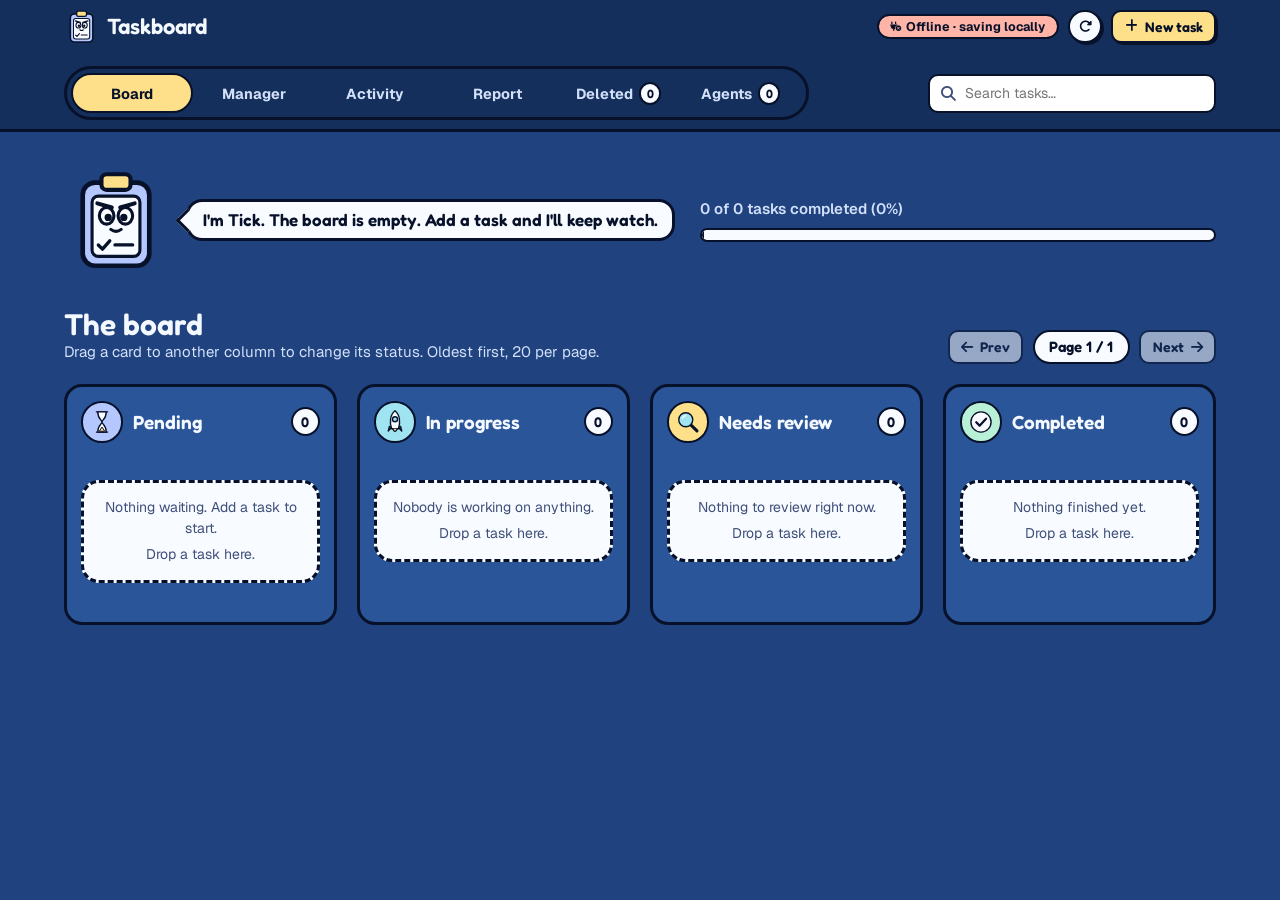
==== commit 24e15598: "Separate reference files from evidence, add Deleted tab, agent delete rules, creator filter and fuzz" ====
--- a/frontend/index.html
+++ b/frontend/index.html
@@ -16,12 +16,13 @@
 <header class="bar"><div class="wrap bar-inner">
   <span class="brand"><svg viewBox="0 0 100 100" aria-hidden="true"><use href="#tick"/></svg><span class="brand-name">Taskboard</span></span>
   <span class="bar-break" aria-hidden="true"></span>
-  <div class="tabs" id="tabs" role="tablist" aria-label="Views" style="--tabs: 5; --i: 0">
+  <div class="tabs" id="tabs" role="tablist" aria-label="Views" style="--tabs: 6; --i: 0">
     <span class="tabs-pill" aria-hidden="true"></span>
     <button class="tab" role="tab" id="nav-board" aria-selected="true" aria-controls="view-board" onclick="switchTab('board')">Board</button>
     <button class="tab" role="tab" id="nav-list" aria-selected="false" aria-controls="view-list" tabindex="-1" onclick="switchTab('list')">Manager</button>
     <button class="tab" role="tab" id="nav-audit" aria-selected="false" aria-controls="view-audit" tabindex="-1" onclick="switchTab('audit')">Activity</button>
     <button class="tab" role="tab" id="nav-report" aria-selected="false" aria-controls="view-report" tabindex="-1" onclick="switchTab('report')">Report</button>
+    <button class="tab" role="tab" id="nav-deleted" aria-selected="false" aria-controls="view-deleted" tabindex="-1" onclick="switchTab('deleted')">Deleted <span class="count" id="n-deleted" aria-label="deleted tasks">0</span></button>
     <button class="tab" role="tab" id="nav-agents" aria-selected="false" aria-controls="view-agents" tabindex="-1" onclick="switchTab('agents')">Agents <span class="count" id="n-agents" aria-label="connected agents">0</span></button>
   </div>
   <div class="search"><i class="fa-solid fa-magnifying-glass" aria-hidden="true"></i>
@@ -81,7 +82,14 @@
 
   <!-- VIEW 2: TASK TABLE -->
   <section id="view-list" class="hidden" role="tabpanel" aria-labelledby="nav-list">
-    <div class="section-head"><h1>Task manager</h1><p>Every task in one table. Click a row for details.</p></div>
+    <div class="section-head">
+      <div><h1>Task manager</h1><p>Every task in one table. Click a row for details. Search finds typos and abbreviations too.</p></div>
+      <div class="row manager-filters">
+        <label class="field-title" for="creator-filter">Created by</label>
+        <select id="creator-filter" class="input input-sm" onchange="state.creatorFilter = this.value; renderDashboard()"></select>
+        <span class="chip" id="manager-count" aria-live="polite"></span>
+      </div>
+    </div>
     <div class="paper table-paper"><div class="table-scroll">
       <table>
         <thead><tr><th>Task</th><th>Status</th><th>Creator</th><th>Duration</th><th class="actions">Actions</th></tr></thead>
@@ -129,6 +137,14 @@
     </div>
   </section>
 
+  <!-- VIEW: DELETED TASKS (kept with everything they had) -->
+  <section id="view-deleted" class="hidden" role="tabpanel" aria-labelledby="nav-deleted">
+    <div class="section-head">
+      <div><h1>Deleted</h1><p>Every deleted task with everything it had, newest first. Restore puts it back where it was.</p></div>
+    </div>
+    <div id="deleted-list" class="deleted-grid"></div>
+  </section>
+
   <!-- VIEW 4: AGENTS (MCP connections + API key) -->
   <section id="view-agents" class="hidden" role="tabpanel" aria-labelledby="nav-agents">
     <div class="section-head">
@@ -136,10 +152,17 @@
       <span id="mcp-status" class="status" role="status">Checking MCP server…</span>
     </div>
     <div class="two-col">
-      <div class="paper stack">
-        <h2>Connected agents</h2>
-        <ul id="agent-list" class="agent-list"></ul>
-        <p class="hint soft"><b>Disconnect</b> ends that agent's session right away. It can connect again with the key; to keep it out, rotate the key.</p>
+      <div class="agents-left">
+        <div class="paper stack">
+          <h2>Connected agents</h2>
+          <ul id="agent-list" class="agent-list"></ul>
+          <p class="hint soft"><b>Disconnect</b> ends that agent's session right away. It can connect again with the key; to keep it out, rotate the key.</p>
+        </div>
+        <div class="paper stack tools-paper">
+          <h2>Tools agents can use <span class="count" id="n-tools">0</span></h2>
+          <p class="soft">Everything a connected agent can call, read live from the MCP server. Blue chips are required parameters; <b>?</b> marks optional ones.</p>
+          <div id="tool-list" class="tool-list"></div>
+        </div>
       </div>
       <div class="paper stack">
         <h2>API key</h2>
@@ -196,13 +219,49 @@
     <div class="form-grid">
       <div class="field"><label for="taskPriorityInput">Priority</label>
         <select class="input" id="taskPriorityInput"><option value="low">Low</option><option value="medium" selected>Medium</option><option value="high">High</option><option value="urgent">Urgent</option></select></div>
-      <div class="field"><label for="taskStatusInput">Status</label>
-        <select class="input" id="taskStatusInput"><option value="pending">Pending</option><option value="in_progress">In progress</option><option value="needs_review">Needs review</option><option value="completed">Completed</option></select></div>
-    </div>
-    <div class="field"><label for="taskDueDateInput">Due date</label><input class="input" type="date" id="taskDueDateInput"></div>
+      <div class="field"><label for="taskDueDateInput">Due date</label><input class="input" type="date" id="taskDueDateInput"></div>
+    </div>
+    <fieldset class="field evidence-field">
+      <legend>Evidence needed before review</legend>
+      <select class="input" id="taskEvidenceInput" aria-label="Evidence needed" onchange="syncEvidenceNote()">
+        <option value="screenshot" selected>Screenshot of the result</option>
+        <option value="attachment">Another attachment (say which)</option>
+        <option value="none">No evidence needed</option>
+      </select>
+      <input class="input" id="taskEvidenceNote" aria-label="What the evidence should show">
+      <span class="hint">Whoever finishes the task, a person or an agent, attaches this before it can go to Needs review.</span>
+    </fieldset>
+    <div class="field">
+      <span class="field-title">Reference files <span class="soft">(optional)</span></span>
+      <div class="row">
+        <button type="button" class="btn btn-sm" onclick="document.getElementById('taskRefsInput').click()"><i class="fa-solid fa-image" aria-hidden="true"></i> Add reference files</button>
+        <input type="file" id="taskRefsInput" multiple hidden aria-label="Reference files" onchange="showChosenRefs()">
+        <span class="hint" id="taskRefsChosen">A mockup, a screenshot of the bug, an example: anything that helps do the task.</span>
+      </div>
+    </div>
+    <p class="notice notice-care" id="newTaskHint"><i class="fa-solid fa-hourglass-half" aria-hidden="true"></i> New tasks start in Pending. Move them to In progress when work begins.</p>
     <div class="modal-foot">
       <button type="button" class="btn" onclick="closeTaskModal()">Cancel</button>
       <button type="submit" class="btn btn-primary">Save task</button>
+    </div>
+  </form>
+</div>
+
+<!-- MODAL: WHY A TASK GOES BACK (agents read this comment) -->
+<div id="reasonModal" class="modal hidden" onclick="if (event.target === this) closeReasonModal()">
+  <form class="paper modal-card" role="dialog" aria-modal="true" aria-labelledby="reasonTitle" onsubmit="event.preventDefault(); submitReason()">
+    <div class="modal-head">
+      <h2 id="reasonTitle">Send back</h2>
+      <button type="button" class="btn btn-round btn-sm" onclick="closeReasonModal()" aria-label="Close"><i class="fa-solid fa-xmark" aria-hidden="true"></i></button>
+    </div>
+    <p class="soft" id="reasonText"></p>
+    <div class="field">
+      <label for="reasonInput" id="reasonLabel">Why?</label>
+      <textarea class="input" id="reasonInput" rows="3" required></textarea>
+    </div>
+    <div class="modal-foot">
+      <button type="button" class="btn" onclick="closeReasonModal()">Cancel</button>
+      <button type="submit" class="btn btn-primary" id="reasonSubmit">OK</button>
     </div>
   </form>
 </div>
--- a/frontend/style.css
+++ b/frontend/style.css
@@ -218,6 +218,48 @@
 .task.dragging { opacity: .55; cursor: grabbing; transform: rotate(-2deg); }
 .task { -webkit-touch-callout: none; -webkit-user-select: none; user-select: none; }  /* long-press drags instead of selecting */
 .touch-ghost { position: fixed; z-index: 70; margin: 0; pointer-events: none; transform: rotate(-2deg); box-shadow: 8px 8px 0 var(--ink); }
+
+/* evidence, comments, sent back */
+.evidence-field { border: 0; margin: 0; padding: 0; }
+.field-title { color: var(--ink); font: 600 13px var(--body); }
+.manager-filters { gap: .6rem; }
+.manager-filters .field-title { color: var(--text); }
+.evidence-field legend { margin-bottom: .3rem; padding: 0; color: var(--ink); font: 600 13px var(--body); }
+.sent-back { border: var(--line-xs) dashed var(--ink); border-radius: var(--r-sm); background: var(--p5); color: var(--ink); padding: .45rem .6rem; font-size: 13.5px; overflow-wrap: anywhere; }
+.task .sent-back b { font-weight: 700; }
+.delete-request { display: grid; gap: .45rem; }
+.evidence-grid { display: grid; grid-template-columns: repeat(auto-fill, minmax(7.5rem, 1fr)); gap: .7rem; }
+.evidence-item { display: grid; gap: .2rem; border: var(--line-sm) solid var(--ink); border-radius: var(--r-btn); background: #fff; color: var(--ink); padding: .4rem; text-decoration: none;
+  transition: transform var(--t-btn) var(--bounce), box-shadow var(--t-btn) var(--bounce); }
+.evidence-item:hover { transform: translate(-2px, -2px); box-shadow: 4px 4px 0 var(--ink); }
+.evidence-item img, .evidence-file { width: 100%; aspect-ratio: 4 / 3; border-radius: 8px; object-fit: cover; background: var(--tint-chip); }
+.evidence-file { display: grid; place-items: center; font-size: 1.6rem; }
+.evidence-name { font: 600 12.5px var(--body); overflow-wrap: anywhere; }
+.evidence-by { font-size: 11.5px; color: var(--soft); }
+.comments { display: grid; gap: .5rem; margin: 0; padding: 0; list-style: none; }
+.comments li { display: grid; gap: .2rem; }
+.comments time { font: 700 12px var(--mono); color: var(--soft); }
+
+/* MCP tool catalog (Agents tab) */
+/* left column: connected agents, then the tools (pushed down as more agents connect) */
+.agents-left { display: grid; gap: 1.6rem; align-content: start; min-width: 0; }
+.tools-paper h2 { display: flex; align-items: center; gap: .5rem; }
+.tool-list { display: grid; grid-template-columns: repeat(auto-fill, minmax(min(100%, 21rem), 1fr)); gap: 1rem; }
+.tool { display: grid; align-content: start; gap: .45rem; border: var(--line-sm) solid var(--ink); border-radius: 14px; background: var(--tint-chip); color: var(--ink); padding: .8rem .9rem; }
+.tool .row { gap: .35rem; }
+.tool p { font-size: 14px; }
+.tool summary { cursor: pointer; font: 600 13px var(--body); color: var(--soft); }
+.tool-doc { margin: .4rem 0 0; white-space: pre-wrap; font: 500 12.5px/1.5 var(--mono); color: var(--on-pastel); }
+
+/* deleted tab */
+.deleted-grid { display: grid; grid-template-columns: repeat(auto-fill, minmax(min(100%, 22rem), 1fr)); gap: 1.25rem; align-items: start; }
+.deleted-card { gap: .6rem; }
+.deleted-card .meta { grid-template-columns: repeat(2, minmax(0, 1fr)); gap: .5rem .8rem; font-size: 13px; }
+.deleted-card .meta dd { font-size: 13px; }
+.deleted-desc { color: var(--on-pastel); font-size: 14px; white-space: pre-wrap; overflow-wrap: anywhere; }
+.deleted-card summary { cursor: pointer; font: 600 13px var(--body); }
+.deleted-card .comments { margin-top: .4rem; }
+.deleted-foot { justify-content: space-between; padding-top: .5rem; border-top: var(--line-xs) dashed var(--ink); }
 
 /* undo toast */
 .toast { position: fixed; z-index: 60; left: 50%; bottom: 1.25rem; translate: -50% 0; display: flex; align-items: center; gap: .9rem;
